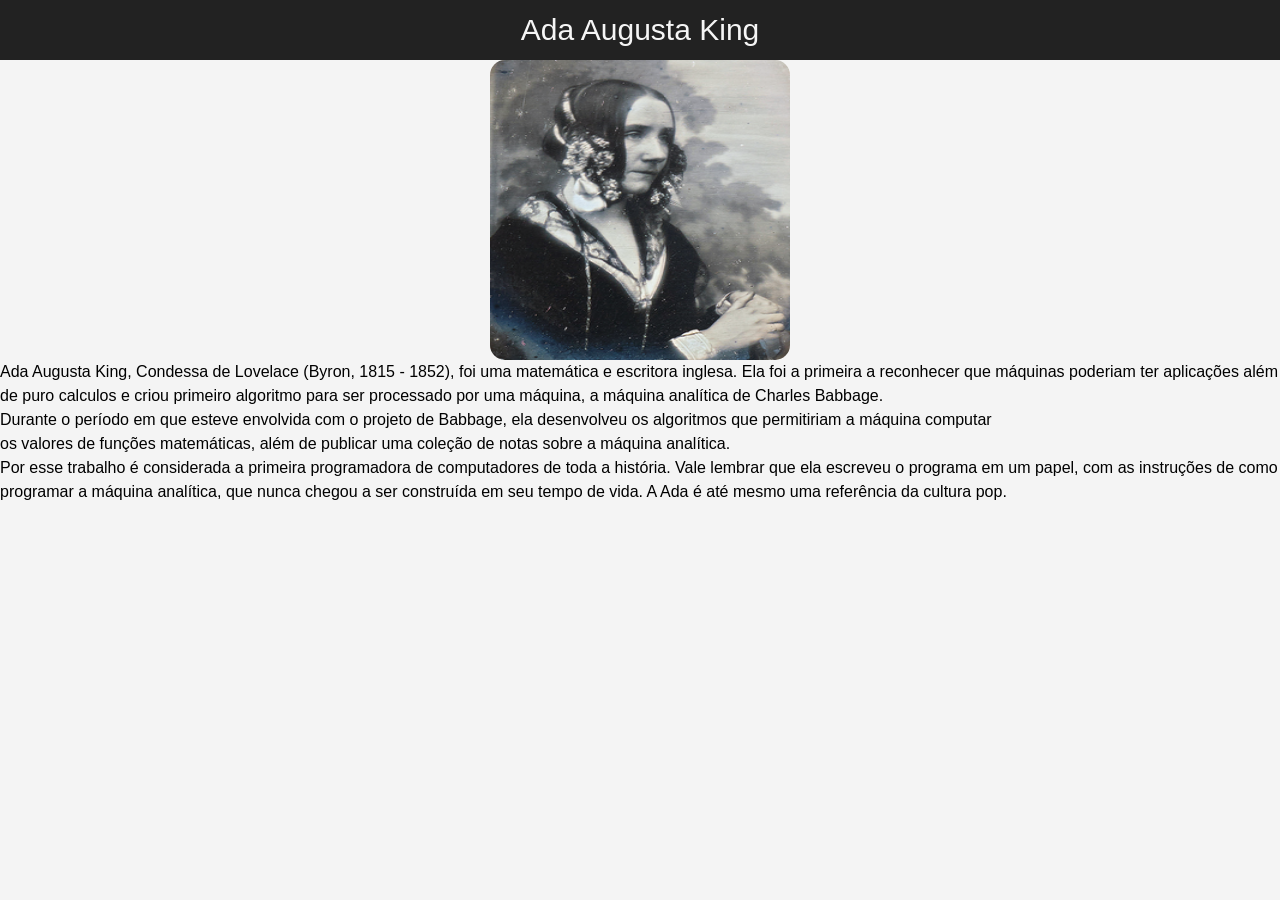
==== ada.html @ b406f616 "." ====
<!DOCTYPE html>
<html lang="">
    <head>
        <meta charset="UTF-8">
        <meta name="viewport" content="width=device-width, initial-scale=1.0">
        <link rel="stylesheet" href="reset.css">
        <link rel="stylesheet" href="style.css">
        <title> Ada Augusta King - Ada Lovelace </title>
    </head>

    <body>
        <header class="cabecalho">
            <h1 id="titulo"> Ada Augusta King </h1>
        </header>
      
        <img src="img/foto-ada01.png" alt="Ada Lovelace" class="imgcentro">
        <p> Ada Augusta King, Condessa de Lovelace (Byron, 1815 - 1852), foi uma matemática e escritora inglesa. Ela foi a primeira a reconhecer que máquinas poderiam ter aplicações além de puro calculos e criou primeiro algoritmo para ser processado por uma máquina, a máquina analítica de Charles Babbage.</p>

        <p> Durante o período em que esteve envolvida com o projeto de Babbage, ela desenvolveu os algoritmos que permitiriam a máquina computar <br> os valores de funções matemáticas, além de publicar uma coleção de notas sobre a máquina analítica.</p> 

        <p> Por esse trabalho é considerada a primeira programadora de computadores de toda a história. Vale lembrar que ela escreveu o programa em um papel, com as instruções de como programar a máquina analítica, que nunca chegou a ser construída em seu tempo de vida. A Ada é até mesmo uma referência da cultura pop.<br> </p>
</html>
---- style.css ----
body { 
    background-color: #f4f4f4;
    font-size: 16px;
    font-family: sans-serif;
}

.cabecalho{
    background-color: #222222;
    color: whitesmoke;
    padding: 20px;
    font-size: 22px;
    padding: 15px;
    text-align: center;
    display: flex;
    justify-content: space-around;
    align-items: center;
    gap: 10px;
}

#titulo{
    font-size: 30px;
}

p {
    line-height: 1.5;
}

.imgcentro {
    display: block;
}


ul{
    font-size: 16px;
}

li{
    display: inline-block;
    margin: 5px;
   
}

li a {
    font-size: 34px;
    text-decoration: none;
    display: inline-block;
    padding: 12px 20px;
    color: #000000;
}

button{
    font-size: 16px;
    color: rgb(255, 0, 132);
}

footer{
     position: fixed;
     bottom: 0;
     background-color: #020202;
     font-size: 14px;
     color: #fff;
     width: 100%;
     text-align: center;
}

.imgcentro{
    width: 300px;
    height: 300px;
    display: block;
    margin: 0 auto;
}

img {
    border-radius: 15px;
    margin-top: 20px;
    margin-bottom: 20px;
}
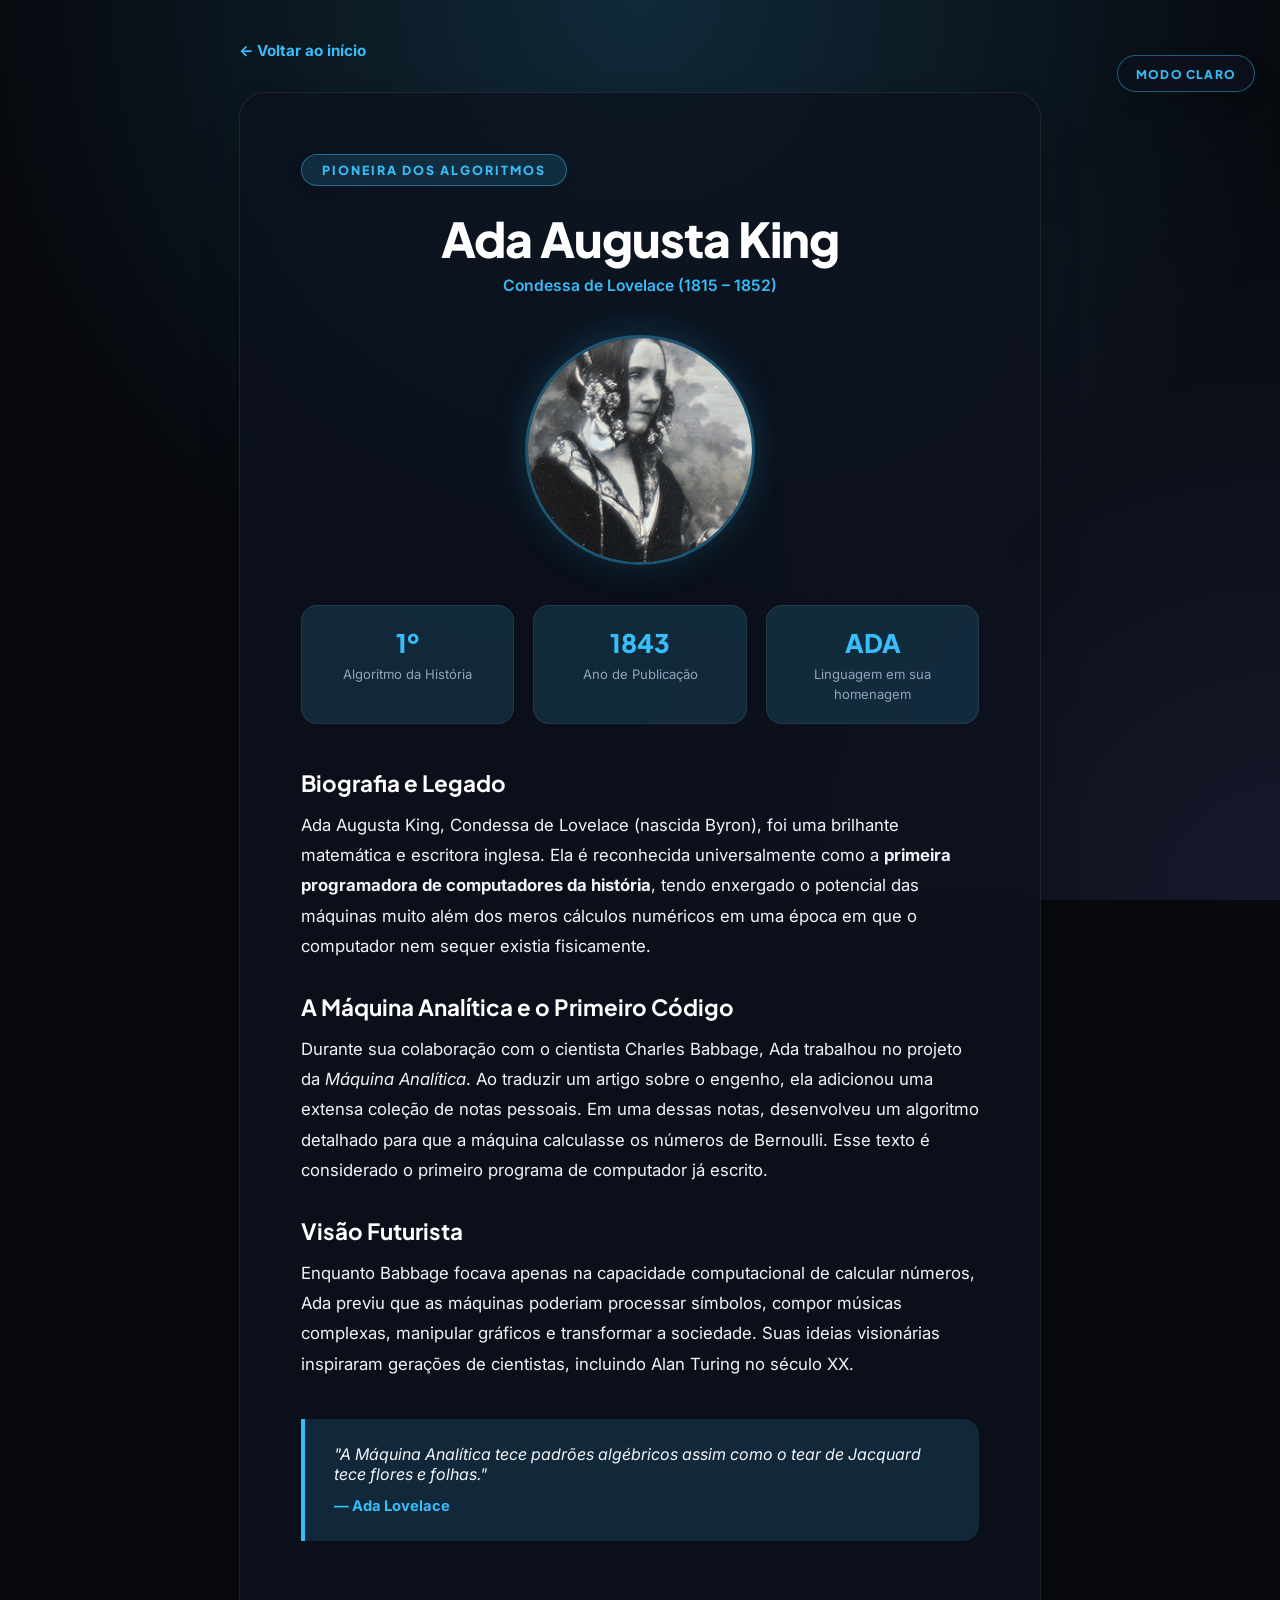
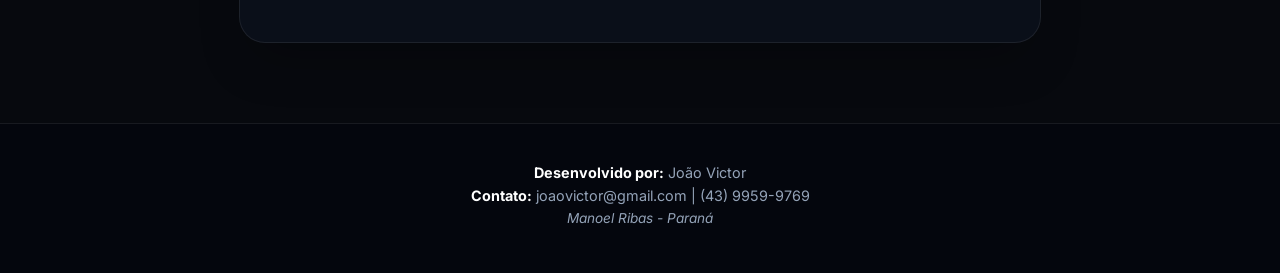
==== commit 55f52fb0: "pré" ====
--- a/ada.html
+++ b/ada.html
@@ -1,22 +1,88 @@
 <!DOCTYPE html>
-<html lang="">
-    <head>
-        <meta charset="UTF-8">
-        <meta name="viewport" content="width=device-width, initial-scale=1.0">
-        <link rel="stylesheet" href="reset.css">
-        <link rel="stylesheet" href="style.css">
-        <title> Ada Augusta King - Ada Lovelace </title>
-    </head>
+<html lang="pt-br">
 
-    <body>
-        <header class="cabecalho">
-            <h1 id="titulo"> Ada Augusta King </h1>
-        </header>
-      
-        <img src="img/foto-ada01.png" alt="Ada Lovelace" class="imgcentro">
-        <p> Ada Augusta King, Condessa de Lovelace (Byron, 1815 - 1852), foi uma matemática e escritora inglesa. Ela foi a primeira a reconhecer que máquinas poderiam ter aplicações além de puro calculos e criou primeiro algoritmo para ser processado por uma máquina, a máquina analítica de Charles Babbage.</p>
+<head>
+    <meta charset="UTF-8">
+    <meta name="viewport" content="width=device-width, initial-scale=1.0">
+    <title>Ada Lovelace - Mulheres na Tecnologia</title>
+    <!-- Fontes Google -->
+    <link rel="preconnect" href="https://fonts.googleapis.com">
+    <link rel="preconnect" href="https://fonts.gstatic.com" crossorigin>
+    <link href="https://fonts.googleapis.com/css2?family=Inter:wght@400;500;600;700&family=Plus+Jakarta+Sans:wght@600;700;800&display=swap" rel="stylesheet">
+    <link rel="stylesheet" href="style.css"> 
+</head>
 
-        <p> Durante o período em que esteve envolvida com o projeto de Babbage, ela desenvolveu os algoritmos que permitiriam a máquina computar <br> os valores de funções matemáticas, além de publicar uma coleção de notas sobre a máquina analítica.</p> 
+<body>
 
-        <p> Por esse trabalho é considerada a primeira programadora de computadores de toda a história. Vale lembrar que ela escreveu o programa em um papel, com as instruções de como programar a máquina analítica, que nunca chegou a ser construída em seu tempo de vida. A Ada é até mesmo uma referência da cultura pop.<br> </p>
+    <!-- BARRA DE PROGRESSO DE LEITURA -->
+    <div id="scroll-progress" class="scroll-progress-bar"></div>
+
+    <!-- BOTÃO ALTERNADOR DE TEMA -->
+    <button id="theme-toggle" class="theme-toggle-btn" aria-label="Alternar Tema">
+        <span class="theme-text">MODO CLARO</span>
+    </button>
+
+    <header class="cabecalho-interno">
+        <a href="index.html" class="btn-voltar">&larr; Voltar ao início</a>
+    </header>
+
+    <main class="pagina-biografia">
+        <article class="bio-card reveal">
+            
+            <header class="bio-header">
+                <span class="badge-tech">Pioneira dos Algoritmos</span>
+                <h1 class="bio-titulo">Ada Augusta King</h1>
+                <p class="bio-subtitulo">Condessa de Lovelace (1815 – 1852)</p>
+            </header>
+            
+            <!-- Imagem Perfeitamente Centralizada -->
+            <div class="bio-imagem-wrapper">
+                <img src="img/foto-ada01.png" alt="Ada Lovelace" class="imgcentro">
+            </div>
+
+            <!-- Destaques Rápidos -->
+            <div class="stats-grid">
+                <div class="stat-item">
+                    <span class="stat-number">1º</span>
+                    <span class="stat-label">Algoritmo da História</span>
+                </div>
+                <div class="stat-item">
+                    <span class="stat-number">1843</span>
+                    <span class="stat-label">Ano de Publicação</span>
+                </div>
+                <div class="stat-item">
+                    <span class="stat-number">ADA</span>
+                    <span class="stat-label">Linguagem em sua homenagem</span>
+                </div>
+            </div>
+
+            <section class="bio-texto">
+                <h2>Biografia e Legado</h2>
+                <p>Ada Augusta King, Condessa de Lovelace (nascida Byron), foi uma brilhante matemática e escritora inglesa. Ela é reconhecida universalmente como a <strong>primeira programadora de computadores da história</strong>, tendo enxergado o potencial das máquinas muito além dos meros cálculos numéricos em uma época em que o computador nem sequer existia fisicamente.</p>
+
+                <h2>A Máquina Analítica e o Primeiro Código</h2>
+                <p>Durante sua colaboração com o cientista Charles Babbage, Ada trabalhou no projeto da <em>Máquina Analítica</em>. Ao traduzir um artigo sobre o engenho, ela adicionou uma extensa coleção de notas pessoais. Em uma dessas notas, desenvolveu um algoritmo detalhado para que a máquina calculasse os números de Bernoulli. Esse texto é considerado o primeiro programa de computador já escrito.</p>
+
+                <h2>Visão Futurista</h2>
+                <p>Enquanto Babbage focava apenas na capacidade computacional de calcular números, Ada previu que as máquinas poderiam processar símbolos, compor músicas complexas, manipular gráficos e transformar a sociedade. Suas ideias visionárias inspiraram gerações de cientistas, incluindo Alan Turing no século XX.</p>
+
+                <blockquote class="citacao">
+                    "A Máquina Analítica tece padrões algébricos assim como o tear de Jacquard tece flores e folhas."
+                    <cite>— Ada Lovelace</cite>
+                </blockquote>
+            </section>
+
+        </article>
+    </main>
+
+    <footer>
+        <div class="footer-content">
+            <p><strong>Desenvolvido por:</strong> João Victor</p>
+            <p><strong>Contato:</strong> joaovictor@gmail.com | (43) 9959-9769</p>
+            <p class="local">Manoel Ribas - Paraná</p>
+        </div>
+    </footer>
+
+    <script src="script.js"></script>
+</body>
 </html>
--- a/style.css
+++ b/style.css
@@ -1,77 +1,627 @@
-body { 
-    background-color: #f4f4f4;
-    font-size: 16px;
-    font-family: sans-serif;
-}
-
-.cabecalho{
-    background-color: #222222;
-    color: whitesmoke;
-    padding: 20px;
-    font-size: 22px;
-    padding: 15px;
+/* RESET & VARIÁVEIS DE DESIGN */
+* {
+    margin: 0;
+    padding: 0;
+    box-sizing: border-box;
+}
+
+:root {
+    --bg-dark: #07090e;
+    --bg-gradient: radial-gradient(circle at 50% 0%, rgba(56, 189, 248, 0.18) 0%, transparent 60%),
+                        radial-gradient(circle at 100% 100%, rgba(129, 140, 248, 0.12) 0%, transparent 50%);
+    --card-bg: rgba(13, 18, 30, 0.75);
+    --card-hover: rgba(22, 30, 49, 0.95);
+    --accent-cyan: #38bdf8;
+    --accent-purple: #818cf8;
+    --text-main: #f1f5f9;
+    --text-muted: #94a3b8;
+    --border-glow: rgba(56, 189, 248, 0.45);
+    --border-subtle: rgba(255, 255, 255, 0.08);
+    --adboard-bg: rgba(8, 12, 22, 0.95);
+    --adboard-border: rgba(56, 189, 248, 0.35);
+    --footer-bg: rgba(5, 7, 13, 0.95);
+    --card-title: #ffffff;
+    --tag-bg: rgba(56, 189, 248, 0.15);
+    --mouse-x: 50%;
+    --mouse-y: 50%;
+}
+
+/* MODO CLARO (MANTIDO E APERFEIÇOADO) */
+body.light-theme {
+    --bg-dark: #f8fafc;
+    --bg-gradient: radial-gradient(circle at 50% 0%, rgba(2, 132, 199, 0.14) 0%, transparent 65%),
+                        radial-gradient(circle at 100% 100%, rgba(99, 102, 241, 0.1) 0%, transparent 50%);
+    --card-bg: rgba(255, 255, 255, 0.88);
+    --card-hover: #ffffff;
+    --accent-cyan: #0284c7;
+    --accent-purple: #4f46e5;
+    --text-main: #0f172a;
+    --text-muted: #475569;
+    --border-glow: rgba(2, 132, 199, 0.45);
+    --border-subtle: rgba(15, 23, 42, 0.08);
+    --adboard-bg: #0f172a;
+    --adboard-border: rgba(2, 132, 199, 0.4);
+    --footer-bg: #e2e8f0;
+    --card-title: #0f172a;
+    --tag-bg: rgba(2, 132, 199, 0.12);
+}
+
+body {
+    background-color: var(--bg-dark);
+    background-image: var(--bg-gradient);
+    background-attachment: fixed;
+    color: var(--text-main);
+    font-family: 'Inter', sans-serif;
+    min-height: 100vh;
+    display: flex;
+    flex-direction: column;
+    justify-content: space-between;
+    transition: background-color 0.4s ease, color 0.4s ease;
+    overflow-x: hidden;
+}
+
+h1, h2, h3, .badge-tech, .card-tag, .slogan-destaque, .highlight-tag, .theme-toggle-btn {
+    font-family: 'Plus Jakarta Sans', sans-serif;
+}
+
+/* BARRA DE PROGRESSO DE LEITURA */
+.scroll-progress-bar {
+    position: fixed;
+    top: 0;
+    left: 0;
+    height: 3.5px;
+    background: linear-gradient(90deg, var(--accent-cyan), var(--accent-purple));
+    width: 0%;
+    z-index: 1000;
+    transition: width 0.1s ease-out;
+}
+
+/* LETREIRO ANIMADO (ADBOARD PREMIUM) */
+.adboard-container {
+    width: 100%;
+    background: var(--adboard-bg);
+    border-bottom: 2px solid var(--adboard-border);
+    box-shadow: 0 4px 25px rgba(0, 0, 0, 0.35);
+    overflow: hidden;
+    position: relative;
+    z-index: 50;
+    backdrop-filter: blur(12px);
+}
+
+.adboard-track {
+    display: flex;
+    width: max-content;
+    animation: adboard-scroll 28s linear infinite;
+}
+
+.adboard-track:hover {
+    animation-play-state: paused;
+}
+
+.adboard-content {
+    display: flex;
+    align-items: center;
+    white-space: nowrap;
+}
+
+.adboard-item {
+    font-size: 0.85rem;
+    font-weight: 500;
+    color: #f8fafc;
+    padding: 11px 1.8rem;
+    letter-spacing: 0.3px;
+}
+
+.highlight-tag {
+    background: linear-gradient(135deg, var(--accent-cyan), var(--accent-purple));
+    color: #ffffff;
+    font-size: 0.68rem;
+    font-weight: 800;
+    padding: 3px 9px;
+    border-radius: 6px;
+    margin-right: 10px;
+    text-transform: uppercase;
+    letter-spacing: 1.2px;
+}
+
+.adboard-divider {
+    color: var(--accent-cyan);
+    font-size: 1.1rem;
+    opacity: 0.5;
+}
+
+@keyframes adboard-scroll {
+    0% { transform: translateX(0); }
+    100% { transform: translateX(-50%); }
+}
+
+/* BOTÃO ALTERNADOR DE TEMA */
+.theme-toggle-btn {
+    position: fixed;
+    top: 55px;
+    right: 25px;
+    z-index: 100;
+    background: var(--card-bg);
+    border: 1px solid var(--border-glow);
+    border-radius: 30px;
+    padding: 9px 18px;
+    cursor: pointer;
+    backdrop-filter: blur(12px);
+    box-shadow: 0 10px 25px -5px rgba(0, 0, 0, 0.2);
+    transition: all 0.3s cubic-bezier(0.16, 1, 0.3, 1);
+}
+
+.theme-text {
+    font-size: 0.75rem;
+    font-weight: 800;
+    color: var(--accent-cyan);
+    letter-spacing: 1.2px;
+}
+
+.theme-toggle-btn:hover {
+    transform: translateY(-3px) scale(1.02);
+    box-shadow: 0 14px 30px -4px rgba(56, 189, 248, 0.35);
+    border-color: var(--accent-cyan);
+}
+
+/* HEADER PRINCIPAL */
+.cabecalho {
     text-align: center;
+    padding: 4.5rem 1.5rem 2.5rem;
+}
+
+.header-content {
+    max-width: 780px;
+    margin: 0 auto;
+}
+
+.badge-tech {
+    background: var(--tag-bg);
+    border: 1px solid var(--border-glow);
+    color: var(--accent-cyan);
+    font-size: 0.78rem;
+    font-weight: 800;
+    letter-spacing: 2px;
+    text-transform: uppercase;
+    padding: 7px 20px;
+    border-radius: 50px;
+    display: inline-block;
+    margin-bottom: 1.4rem;
+    box-shadow: 0 4px 15px rgba(0, 0, 0, 0.05);
+}
+
+#titulo {
+    font-size: clamp(2.6rem, 6vw, 4.2rem);
+    font-weight: 800;
+    letter-spacing: -0.03em;
+    background: linear-gradient(135deg, var(--text-main) 35%, var(--accent-cyan));
+    -webkit-background-clip: text;
+    -webkit-text-fill-color: transparent;
+    margin-bottom: 0.5rem;
+    line-height: 1.1;
+}
+
+.slogan-destaque {
+    font-size: clamp(1.2rem, 2.6vw, 1.5rem);
+    font-weight: 700;
+    background: linear-gradient(90deg, var(--accent-cyan), var(--accent-purple));
+    -webkit-background-clip: text;
+    -webkit-text-fill-color: transparent;
+    margin-bottom: 1rem;
+}
+
+.subtitulo {
+    color: var(--text-muted);
+    font-size: clamp(1rem, 2vw, 1.18rem);
+    line-height: 1.6;
+}
+
+/* GRID DE CARDS */
+.conteudo-principal {
+    max-width: 1100px;
+    margin: 0 auto;
+    padding: 1rem 1.5rem 5rem;
+    width: 100%;
+}
+
+.cards-grid {
+    list-style: none;
+    display: grid;
+    grid-template-columns: repeat(auto-fit, minmax(240px, 1fr));
+    gap: 1.6rem;
+}
+
+.card {
+    position: relative;
+    background: var(--card-bg);
+    border: 1px solid var(--border-subtle);
+    border-radius: 22px;
+    padding: 2.2rem 1.8rem;
     display: flex;
-    justify-content: space-around;
+    flex-direction: column;
+    justify-content: space-between;
+    height: 100%;
+    text-decoration: none;
+    color: inherit;
+    backdrop-filter: blur(16px);
+    transition: transform 0.25s ease, background 0.3s ease, border-color 0.3s ease, box-shadow 0.3s ease;
+    overflow: hidden;
+}
+
+/* GLOW OVERLAY REATIVO */
+.glow-card::before {
+    content: '';
+    position: absolute;
+    top: 0; left: 0; right: 0; bottom: 0;
+    border-radius: 22px;
+    padding: 1.5px;
+    background: radial-gradient(450px circle at var(--mouse-x) var(--mouse-y), var(--accent-cyan), transparent 45%);
+    -webkit-mask: linear-gradient(#fff 0 0) content-box, linear-gradient(#fff 0 0);
+    -webkit-mask-composite: xor;
+    mask-composite: exclude;
+    opacity: 0;
+    transition: opacity 0.3s ease;
+    pointer-events: none;
+}
+
+.glow-card:hover::before {
+    opacity: 1;
+}
+
+.card:hover {
+    background: var(--card-hover);
+    box-shadow: 0 22px 45px -12px rgba(0, 0, 0, 0.25), 0 0 30px rgba(56, 189, 248, 0.18);
+}
+
+.card-header {
+    display: flex;
+    justify-content: space-between;
     align-items: center;
-    gap: 10px;
-}
-
-#titulo{
-    font-size: 30px;
-}
-
-p {
-    line-height: 1.5;
+    margin-bottom: 1.5rem;
+}
+
+.card-tag {
+    font-size: 0.75rem;
+    font-weight: 800;
+    color: var(--accent-cyan);
+    text-transform: uppercase;
+    letter-spacing: 0.8px;
+}
+
+.card-arrow {
+    color: var(--text-muted);
+    font-size: 1.25rem;
+    transition: transform 0.3s ease, color 0.3s ease;
+}
+
+.card:hover .card-arrow {
+    transform: translate(5px, -5px);
+    color: var(--accent-cyan);
+}
+
+.card-body h2 {
+    font-size: 1.45rem;
+    font-weight: 700;
+    color: var(--card-title);
+    margin-bottom: 0.5rem;
+}
+
+.card-body p {
+    font-size: 0.95rem;
+    color: var(--text-muted);
+    line-height: 1.55;
+}
+
+/* SEÇÃO CRONOLOGIA (TIMELINE) */
+.secao-timeline {
+    margin-top: 5.5rem;
+}
+
+.secao-header {
+    text-align: center;
+    margin-bottom: 3.5rem;
+}
+
+.secao-header h2 {
+    font-size: 2.1rem;
+    font-weight: 800;
+    color: var(--card-title);
+    margin-top: 0.5rem;
+    margin-bottom: 0.4rem;
+}
+
+.secao-header p {
+    color: var(--text-muted);
+    font-size: 1.05rem;
+}
+
+.timeline-container {
+    position: relative;
+    max-width: 820px;
+    margin: 0 auto;
+    padding: 1rem 0;
+}
+
+.timeline-container::before {
+    content: '';
+    position: absolute;
+    top: 0;
+    bottom: 0;
+    left: 50%;
+    width: 2px;
+    background: linear-gradient(180deg, var(--accent-cyan), var(--accent-purple));
+    transform: translateX(-50%);
+    opacity: 0.7;
+}
+
+.timeline-item {
+    position: relative;
+    margin-bottom: 2.8rem;
+    width: 50%;
+    padding-right: 2.8rem;
+    text-align: right;
+}
+
+.timeline-item:nth-child(even) {
+    left: 50%;
+    padding-right: 0;
+    padding-left: 2.8rem;
+    text-align: left;
+}
+
+.timeline-dot {
+    position: absolute;
+    top: 18px;
+    right: -8px;
+    width: 16px;
+    height: 16px;
+    border-radius: 50%;
+    background: var(--accent-cyan);
+    box-shadow: 0 0 15px var(--accent-cyan);
+    z-index: 2;
+}
+
+.timeline-item:nth-child(even) .timeline-dot {
+    right: auto;
+    left: -8px;
+}
+
+.timeline-content {
+    background: var(--card-bg);
+    border: 1px solid var(--border-subtle);
+    border-radius: 18px;
+    padding: 1.6rem;
+    backdrop-filter: blur(12px);
+    transition: transform 0.3s ease, border-color 0.3s ease, box-shadow 0.3s ease;
+}
+
+.timeline-content:hover {
+    transform: translateY(-5px);
+    border-color: var(--border-glow);
+    box-shadow: 0 15px 30px -10px rgba(0, 0, 0, 0.2);
+}
+
+.timeline-date {
+    display: inline-block;
+    font-size: 0.82rem;
+    font-weight: 800;
+    color: var(--accent-cyan);
+    margin-bottom: 0.3rem;
+}
+
+.timeline-content h3 {
+    font-size: 1.2rem;
+    color: var(--card-title);
+    margin-bottom: 0.4rem;
+}
+
+.timeline-content p {
+    font-size: 0.92rem;
+    color: var(--text-muted);
+    line-height: 1.55;
+}
+
+/* BIOGRAFIAS (PÁGINAS INTERNAS) */
+.cabecalho-interno {
+    max-width: 850px;
+    margin: 0 auto;
+    padding: 2.5rem 1.5rem 0;
+    width: 100%;
+}
+
+.btn-voltar {
+    display: inline-flex;
+    align-items: center;
+    gap: 8px;
+    color: var(--accent-cyan);
+    text-decoration: none;
+    font-weight: 700;
+    font-size: 0.95rem;
+    transition: opacity 0.2s ease, transform 0.2s ease;
+}
+
+.btn-voltar:hover {
+    opacity: 0.85;
+    transform: translateX(-3px);
+}
+
+.pagina-biografia {
+    max-width: 850px;
+    margin: 0 auto;
+    padding: 2rem 1.5rem 5rem;
+    width: 100%;
+}
+
+.bio-card {
+    background: var(--card-bg);
+    border: 1px solid var(--border-subtle);
+    border-radius: 26px;
+    padding: clamp(2rem, 5vw, 3.8rem);
+    backdrop-filter: blur(16px);
+    box-shadow: 0 25px 50px -12px rgba(0, 0, 0, 0.25);
+}
+
+.bio-titulo {
+    font-size: clamp(2.1rem, 4.5vw, 3rem);
+    font-weight: 800;
+    text-align: center;
+    color: var(--card-title);
+    letter-spacing: -0.02em;
+}
+
+.bio-subtitulo {
+    text-align: center;
+    color: var(--accent-cyan);
+    font-size: 0.98rem;
+    font-weight: 600;
+    margin-top: 0.4rem;
+    margin-bottom: 2.5rem;
+}
+
+.bio-imagem-wrapper {
+    display: flex;
+    justify-content: center;
+    align-items: center;
+    margin: 0 auto 2.5rem;
+    width: 100%;
 }
 
 .imgcentro {
+    width: 230px;
+    height: 230px;
+    object-fit: cover;
+    border-radius: 50%;
+    border: 3.5px solid rgba(56, 189, 248, 0.4);
+    box-shadow: 0 0 35px rgba(56, 189, 248, 0.22), 0 12px 25px rgba(0, 0, 0, 0.3);
+    transition: transform 0.4s ease, border-color 0.4s ease;
+}
+
+.imgcentro:hover {
+    transform: scale(1.04);
+    border-color: var(--accent-cyan);
+}
+
+.bio-texto h2 {
+    font-size: 1.4rem;
+    color: var(--card-title);
+    margin-top: 2rem;
+    margin-bottom: 0.8rem;
+}
+
+.bio-texto p {
+    font-size: 1.05rem;
+    color: var(--text-main);
+    line-height: 1.8;
+    margin-bottom: 1.5rem;
+}
+
+.stats-grid {
+    display: grid;
+    grid-template-columns: repeat(auto-fit, minmax(160px, 1fr));
+    gap: 1.2rem;
+    margin-bottom: 2.8rem;
+}
+
+.stat-item {
+    background: var(--tag-bg);
+    border: 1px solid var(--border-subtle);
+    border-radius: 16px;
+    padding: 1.3rem;
+    text-align: center;
+}
+
+.stat-number {
     display: block;
-}
-
-
-ul{
-    font-size: 16px;
-}
-
-li{
-    display: inline-block;
-    margin: 5px;
-   
-}
-
-li a {
-    font-size: 34px;
-    text-decoration: none;
-    display: inline-block;
-    padding: 12px 20px;
-    color: #000000;
-}
-
-button{
-    font-size: 16px;
-    color: rgb(255, 0, 132);
-}
-
-footer{
-     position: fixed;
-     bottom: 0;
-     background-color: #020202;
-     font-size: 14px;
-     color: #fff;
-     width: 100%;
-     text-align: center;
-}
-
-.imgcentro{
-    width: 300px;
-    height: 300px;
+    font-family: 'Plus Jakarta Sans', sans-serif;
+    font-size: 1.6rem;
+    font-weight: 800;
+    color: var(--accent-cyan);
+    margin-bottom: 0.2rem;
+}
+
+.stat-label {
+    font-size: 0.82rem;
+    color: var(--text-muted);
+}
+
+.citacao {
+    margin: 2.5rem 0;
+    padding: 1.6rem 1.8rem;
+    background: var(--tag-bg);
+    border-left: 4px solid var(--accent-cyan);
+    border-radius: 0 16px 16px 0;
+    font-style: italic;
+    color: var(--text-main);
+}
+
+.citacao cite {
     display: block;
-    margin: 0 auto;
-}
-
-img {
-    border-radius: 15px;
-    margin-top: 20px;
-    margin-bottom: 20px;
+    margin-top: 0.8rem;
+    font-style: normal;
+    font-weight: 700;
+    font-size: 0.92rem;
+    color: var(--accent-cyan);
+}
+
+/* ANIMAÇÃO SCROLL REVEAL */
+.reveal {
+    opacity: 0;
+    transform: translateY(30px);
+    transition: opacity 0.8s ease, transform 0.8s ease;
+}
+
+.reveal.active {
+    opacity: 1;
+    transform: translateY(0);
+}
+
+/* RODAPÉ */
+footer {
+    background: var(--footer-bg);
+    border-top: 1px solid var(--border-subtle);
+    padding: 2.5rem 1.5rem;
+    text-align: center;
+    font-size: 0.9rem;
+    color: var(--text-muted);
+}
+
+.footer-content p {
+    margin-bottom: 0.4rem;
+}
+
+.footer-content strong {
+    color: var(--card-title);
+}
+
+.local {
+    font-style: italic;
+    font-size: 0.85rem;
+    margin-top: 0.4rem;
+}
+
+/* RESPONSIVIDADE */
+@media (max-width: 768px) {
+    .timeline-container::before {
+        left: 20px;
+    }
+    
+    .timeline-item, .timeline-item:nth-child(even) {
+        width: 100%;
+        padding-left: 3.5rem;
+        padding-right: 0;
+        text-align: left;
+    }
+
+    .timeline-dot, .timeline-item:nth-child(even) .timeline-dot {
+        left: 12px;
+        right: auto;
+    }
+}
+
+@media (max-width: 640px) {
+    .cabecalho { padding-top: 3.5rem; }
+    .cards-grid { grid-template-columns: 1fr; }
+    .imgcentro { width: 190px; height: 190px; }
+    .theme-toggle-btn { top: 50px; right: 15px; padding: 7px 14px; }
+    .theme-text { font-size: 0.65rem; }
 }
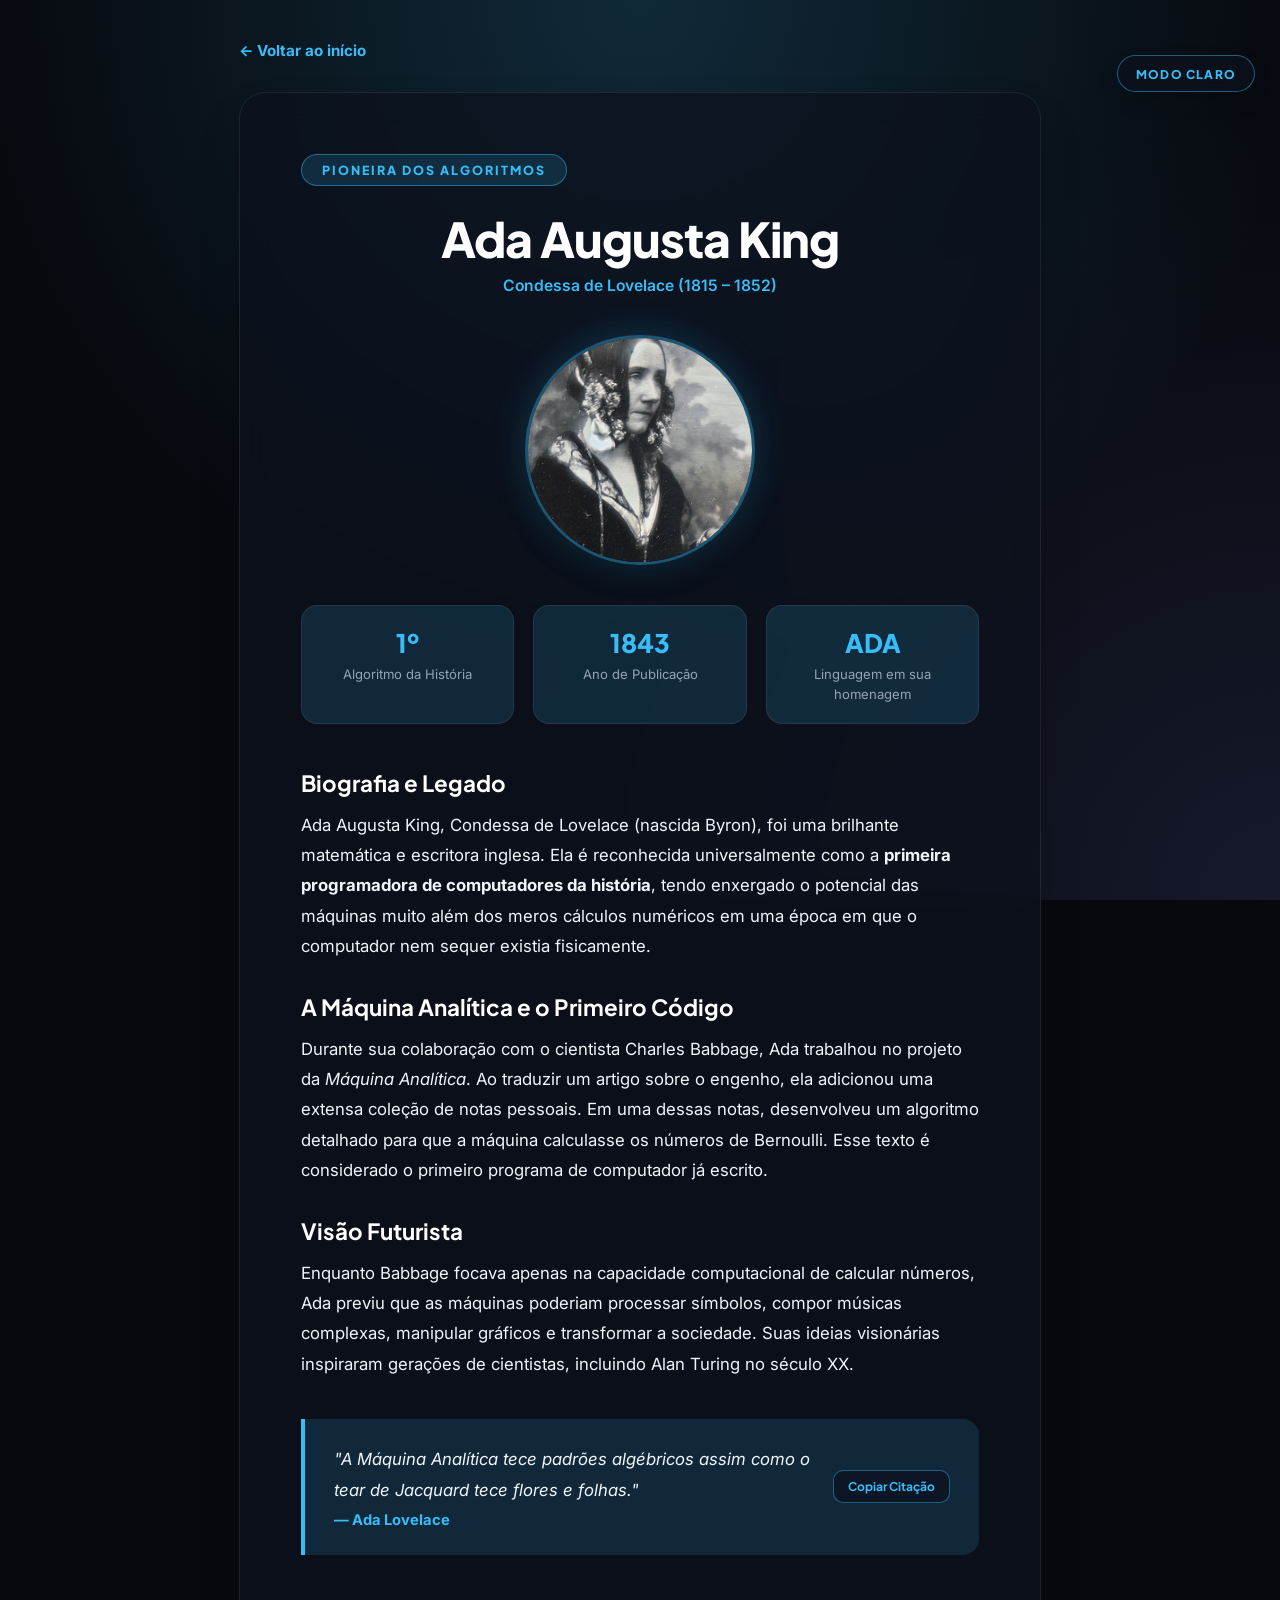
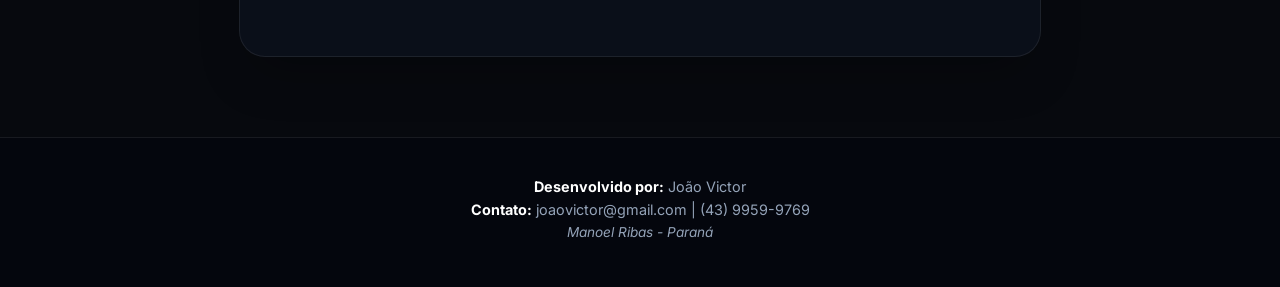
==== commit f3e2993b: "pré v2" ====
--- a/ada.html
+++ b/ada.html
@@ -35,12 +35,10 @@
                 <p class="bio-subtitulo">Condessa de Lovelace (1815 – 1852)</p>
             </header>
             
-            <!-- Imagem Perfeitamente Centralizada -->
             <div class="bio-imagem-wrapper">
                 <img src="img/foto-ada01.png" alt="Ada Lovelace" class="imgcentro">
             </div>
 
-            <!-- Destaques Rápidos -->
             <div class="stats-grid">
                 <div class="stat-item">
                     <span class="stat-number">1º</span>
@@ -67,8 +65,11 @@
                 <p>Enquanto Babbage focava apenas na capacidade computacional de calcular números, Ada previu que as máquinas poderiam processar símbolos, compor músicas complexas, manipular gráficos e transformar a sociedade. Suas ideias visionárias inspiraram gerações de cientistas, incluindo Alan Turing no século XX.</p>
 
                 <blockquote class="citacao">
-                    "A Máquina Analítica tece padrões algébricos assim como o tear de Jacquard tece flores e folhas."
-                    <cite>— Ada Lovelace</cite>
+                    <div class="citacao-conteudo">
+                        <p id="texto-citacao">"A Máquina Analítica tece padrões algébricos assim como o tear de Jacquard tece flores e folhas."</p>
+                        <cite>— Ada Lovelace</cite>
+                    </div>
+                    <button class="btn-copiar-citacao" aria-label="Copiar citação">Copiar Citação</button>
                 </blockquote>
             </section>
 
--- a/style.css
+++ b/style.css
@@ -22,11 +22,12 @@
     --footer-bg: rgba(5, 7, 13, 0.95);
     --card-title: #ffffff;
     --tag-bg: rgba(56, 189, 248, 0.15);
+    --modal-overlay-bg: rgba(0, 0, 0, 0.75);
     --mouse-x: 50%;
     --mouse-y: 50%;
 }
 
-/* MODO CLARO (MANTIDO E APERFEIÇOADO) */
+/* MODO CLARO */
 body.light-theme {
     --bg-dark: #f8fafc;
     --bg-gradient: radial-gradient(circle at 50% 0%, rgba(2, 132, 199, 0.14) 0%, transparent 65%),
@@ -44,6 +45,7 @@
     --footer-bg: #e2e8f0;
     --card-title: #0f172a;
     --tag-bg: rgba(2, 132, 199, 0.12);
+    --modal-overlay-bg: rgba(15, 23, 42, 0.6);
 }
 
 body {
@@ -60,7 +62,7 @@
     overflow-x: hidden;
 }
 
-h1, h2, h3, .badge-tech, .card-tag, .slogan-destaque, .highlight-tag, .theme-toggle-btn {
+h1, h2, h3, .badge-tech, .card-tag, .slogan-destaque, .highlight-tag, .theme-toggle-btn, .btn-previa, .btn-modal-acao, .btn-copiar-citacao {
     font-family: 'Plus Jakarta Sans', sans-serif;
 }
 
@@ -76,7 +78,7 @@
     transition: width 0.1s ease-out;
 }
 
-/* LETREIRO ANIMADO (ADBOARD PREMIUM) */
+/* ADBOARD ANIMADO */
 .adboard-container {
     width: 100%;
     background: var(--adboard-bg);
@@ -167,7 +169,7 @@
 /* HEADER PRINCIPAL */
 .cabecalho {
     text-align: center;
-    padding: 4.5rem 1.5rem 2.5rem;
+    padding: 4.5rem 1.5rem 2rem;
 }
 
 .header-content {
@@ -187,7 +189,6 @@
     border-radius: 50px;
     display: inline-block;
     margin-bottom: 1.4rem;
-    box-shadow: 0 4px 15px rgba(0, 0, 0, 0.05);
 }
 
 #titulo {
@@ -216,7 +217,51 @@
     line-height: 1.6;
 }
 
-/* GRID DE CARDS */
+/* ESTATÍSTICAS DE IMPACTO */
+.secao-impacto {
+    max-width: 1000px;
+    margin: 0 auto 3rem;
+}
+
+.impacto-grid {
+    display: grid;
+    grid-template-columns: repeat(auto-fit, minmax(220px, 1fr));
+    gap: 1.2rem;
+}
+
+.impacto-card {
+    background: var(--card-bg);
+    border: 1px solid var(--border-subtle);
+    border-radius: 18px;
+    padding: 1.5rem;
+    text-align: center;
+    backdrop-filter: blur(12px);
+    transition: transform 0.3s ease, border-color 0.3s ease;
+}
+
+.impacto-card:hover {
+    transform: translateY(-4px);
+    border-color: var(--border-glow);
+}
+
+.impacto-numero {
+    display: block;
+    font-family: 'Plus Jakarta Sans', sans-serif;
+    font-size: 1.8rem;
+    font-weight: 800;
+    background: linear-gradient(135deg, var(--accent-cyan), var(--accent-purple));
+    -webkit-background-clip: text;
+    -webkit-text-fill-color: transparent;
+    margin-bottom: 0.2rem;
+}
+
+.impacto-rotulo {
+    font-size: 0.85rem;
+    color: var(--text-muted);
+    font-weight: 600;
+}
+
+/* CARDS DE NAVEGAÇÃO & PRÉVIA */
 .conteudo-principal {
     max-width: 1100px;
     margin: 0 auto;
@@ -236,19 +281,16 @@
     background: var(--card-bg);
     border: 1px solid var(--border-subtle);
     border-radius: 22px;
-    padding: 2.2rem 1.8rem;
+    padding: 1.8rem;
     display: flex;
     flex-direction: column;
     justify-content: space-between;
     height: 100%;
-    text-decoration: none;
-    color: inherit;
     backdrop-filter: blur(16px);
     transition: transform 0.25s ease, background 0.3s ease, border-color 0.3s ease, box-shadow 0.3s ease;
     overflow: hidden;
 }
 
-/* GLOW OVERLAY REATIVO */
 .glow-card::before {
     content: '';
     position: absolute;
@@ -277,7 +319,8 @@
     display: flex;
     justify-content: space-between;
     align-items: center;
-    margin-bottom: 1.5rem;
+    margin-bottom: 1.2rem;
+    z-index: 2;
 }
 
 .card-tag {
@@ -288,13 +331,41 @@
     letter-spacing: 0.8px;
 }
 
+.btn-previa {
+    background: var(--tag-bg);
+    border: 1px solid var(--border-glow);
+    color: var(--accent-cyan);
+    font-size: 0.7rem;
+    font-weight: 700;
+    padding: 4px 10px;
+    border-radius: 20px;
+    cursor: pointer;
+    transition: all 0.2s ease;
+}
+
+.btn-previa:hover {
+    background: var(--accent-cyan);
+    color: #ffffff;
+}
+
+.card-link {
+    text-decoration: none;
+    color: inherit;
+    display: flex;
+    flex-direction: column;
+    justify-content: space-between;
+    flex-grow: 1;
+}
+
 .card-arrow {
+    align-self: flex-end;
     color: var(--text-muted);
     font-size: 1.25rem;
+    margin-top: 1rem;
     transition: transform 0.3s ease, color 0.3s ease;
 }
 
-.card:hover .card-arrow {
+.card-link:hover .card-arrow {
     transform: translate(5px, -5px);
     color: var(--accent-cyan);
 }
@@ -312,7 +383,117 @@
     line-height: 1.55;
 }
 
-/* SEÇÃO CRONOLOGIA (TIMELINE) */
+/* MODAL DE VISUALIZAÇÃO RÁPIDA */
+.modal-overlay {
+    position: fixed;
+    top: 0; left: 0; width: 100%; height: 100%;
+    background: var(--modal-overlay-bg);
+    backdrop-filter: blur(8px);
+    display: flex;
+    align-items: center;
+    justify-content: center;
+    z-index: 2000;
+    opacity: 0;
+    pointer-events: none;
+    transition: opacity 0.3s ease;
+    padding: 1.5rem;
+}
+
+.modal-overlay.active {
+    opacity: 1;
+    pointer-events: auto;
+}
+
+.modal-box {
+    background: var(--card-bg);
+    border: 1px solid var(--border-glow);
+    border-radius: 24px;
+    padding: 2.5rem;
+    max-width: 500px;
+    width: 100%;
+    position: relative;
+    box-shadow: 0 25px 50px -12px rgba(0, 0, 0, 0.4);
+    transform: translateY(20px);
+    transition: transform 0.3s ease;
+    backdrop-filter: blur(20px);
+}
+
+.modal-overlay.active .modal-box {
+    transform: translateY(0);
+}
+
+.btn-fechar-modal {
+    position: absolute;
+    top: 20px;
+    right: 20px;
+    background: none;
+    border: none;
+    color: var(--text-muted);
+    font-size: 1.8rem;
+    cursor: pointer;
+    line-height: 1;
+    transition: color 0.2s ease;
+}
+
+.btn-fechar-modal:hover {
+    color: var(--accent-cyan);
+}
+
+.modal-box h2 {
+    font-size: 1.8rem;
+    color: var(--card-title);
+    margin-top: 0.8rem;
+}
+
+.modal-subtitulo {
+    color: var(--accent-cyan);
+    font-size: 0.9rem;
+    font-weight: 600;
+    margin-bottom: 1.5rem;
+}
+
+.modal-lista {
+    list-style: none;
+    margin-bottom: 2rem;
+}
+
+.modal-lista li {
+    font-size: 0.95rem;
+    color: var(--text-main);
+    line-height: 1.6;
+    margin-bottom: 0.8rem;
+    position: relative;
+    padding-left: 1.2rem;
+}
+
+.modal-lista li::before {
+    content: "•";
+    color: var(--accent-cyan);
+    position: absolute;
+    left: 0;
+    font-weight: bold;
+}
+
+.btn-modal-acao {
+    display: block;
+    text-align: center;
+    background: linear-gradient(135deg, var(--accent-cyan), var(--accent-purple));
+    color: #ffffff;
+    text-decoration: none;
+    font-weight: 800;
+    font-size: 0.85rem;
+    padding: 12px;
+    border-radius: 12px;
+    letter-spacing: 1px;
+    transition: transform 0.2s ease, box-shadow 0.2s ease;
+}
+
+.btn-modal-acao:hover {
+    transform: translateY(-2px);
+    box-shadow: 0 8px 20px rgba(56, 189, 248, 0.3);
+}
+
+/* CRONOLOGIA (TIMELINE) */
 .secao-timeline {
     margin-top: 5.5rem;
 }
@@ -345,9 +526,7 @@
 .timeline-container::before {
     content: '';
     position: absolute;
-    top: 0;
-    bottom: 0;
-    left: 50%;
+    top: 0; bottom: 0; left: 50%;
     width: 2px;
     background: linear-gradient(180deg, var(--accent-cyan), var(--accent-purple));
     transform: translateX(-50%);
@@ -371,10 +550,8 @@
 
 .timeline-dot {
     position: absolute;
-    top: 18px;
-    right: -8px;
-    width: 16px;
-    height: 16px;
+    top: 18px; right: -8px;
+    width: 16px; height: 16px;
     border-radius: 50%;
     background: var(--accent-cyan);
     box-shadow: 0 0 15px var(--accent-cyan);
@@ -382,8 +559,7 @@
 }
 
 .timeline-item:nth-child(even) .timeline-dot {
-    right: auto;
-    left: -8px;
+    right: auto; left: -8px;
 }
 
 .timeline-content {
@@ -392,13 +568,12 @@
     border-radius: 18px;
     padding: 1.6rem;
     backdrop-filter: blur(12px);
-    transition: transform 0.3s ease, border-color 0.3s ease, box-shadow 0.3s ease;
+    transition: transform 0.3s ease, border-color 0.3s ease;
 }
 
 .timeline-content:hover {
     transform: translateY(-5px);
     border-color: var(--border-glow);
-    box-shadow: 0 15px 30px -10px rgba(0, 0, 0, 0.2);
 }
 
 .timeline-date {
@@ -421,7 +596,7 @@
     line-height: 1.55;
 }
 
-/* BIOGRAFIAS (PÁGINAS INTERNAS) */
+/* BIOGRAFIAS & CITAÇÃO COM BOTÃO COPIAR */
 .cabecalho-interno {
     max-width: 850px;
     margin: 0 auto;
@@ -493,7 +668,7 @@
     border-radius: 50%;
     border: 3.5px solid rgba(56, 189, 248, 0.4);
     box-shadow: 0 0 35px rgba(56, 189, 248, 0.22), 0 12px 25px rgba(0, 0, 0, 0.3);
-    transition: transform 0.4s ease, border-color 0.4s ease;
+    transition: transform 0.4s ease;
 }
 
 .imgcentro:hover {
@@ -552,15 +727,40 @@
     border-radius: 0 16px 16px 0;
     font-style: italic;
     color: var(--text-main);
+    display: flex;
+    justify-content: space-between;
+    align-items: center;
+    gap: 1rem;
+}
+
+.citacao-conteudo p {
+    margin-bottom: 0.4rem;
 }
 
 .citacao cite {
     display: block;
-    margin-top: 0.8rem;
     font-style: normal;
     font-weight: 700;
     font-size: 0.92rem;
     color: var(--accent-cyan);
+}
+
+.btn-copiar-citacao {
+    background: var(--card-bg);
+    border: 1px solid var(--border-glow);
+    color: var(--accent-cyan);
+    font-size: 0.75rem;
+    font-weight: 700;
+    padding: 8px 14px;
+    border-radius: 10px;
+    cursor: pointer;
+    white-space: nowrap;
+    transition: all 0.2s ease;
+}
+
+.btn-copiar-citacao:hover {
+    background: var(--accent-cyan);
+    color: #ffffff;
 }
 
 /* ANIMAÇÃO SCROLL REVEAL */
@@ -585,37 +785,22 @@
     color: var(--text-muted);
 }
 
-.footer-content p {
-    margin-bottom: 0.4rem;
-}
-
-.footer-content strong {
-    color: var(--card-title);
-}
-
-.local {
-    font-style: italic;
-    font-size: 0.85rem;
-    margin-top: 0.4rem;
-}
+.footer-content p { margin-bottom: 0.4rem; }
+.footer-content strong { color: var(--card-title); }
+.local { font-style: italic; font-size: 0.85rem; margin-top: 0.4rem; }
 
 /* RESPONSIVIDADE */
 @media (max-width: 768px) {
-    .timeline-container::before {
-        left: 20px;
-    }
-    
+    .timeline-container::before { left: 20px; }
     .timeline-item, .timeline-item:nth-child(even) {
         width: 100%;
         padding-left: 3.5rem;
         padding-right: 0;
         text-align: left;
     }
-
-    .timeline-dot, .timeline-item:nth-child(even) .timeline-dot {
-        left: 12px;
-        right: auto;
-    }
+    .timeline-dot, .timeline-item:nth-child(even) .timeline-dot { left: 12px; right: auto; }
+    .citacao { flex-direction: column; align-items: flex-start; }
+    .btn-copiar-citacao { align-self: flex-end; }
 }
 
 @media (max-width: 640px) {
